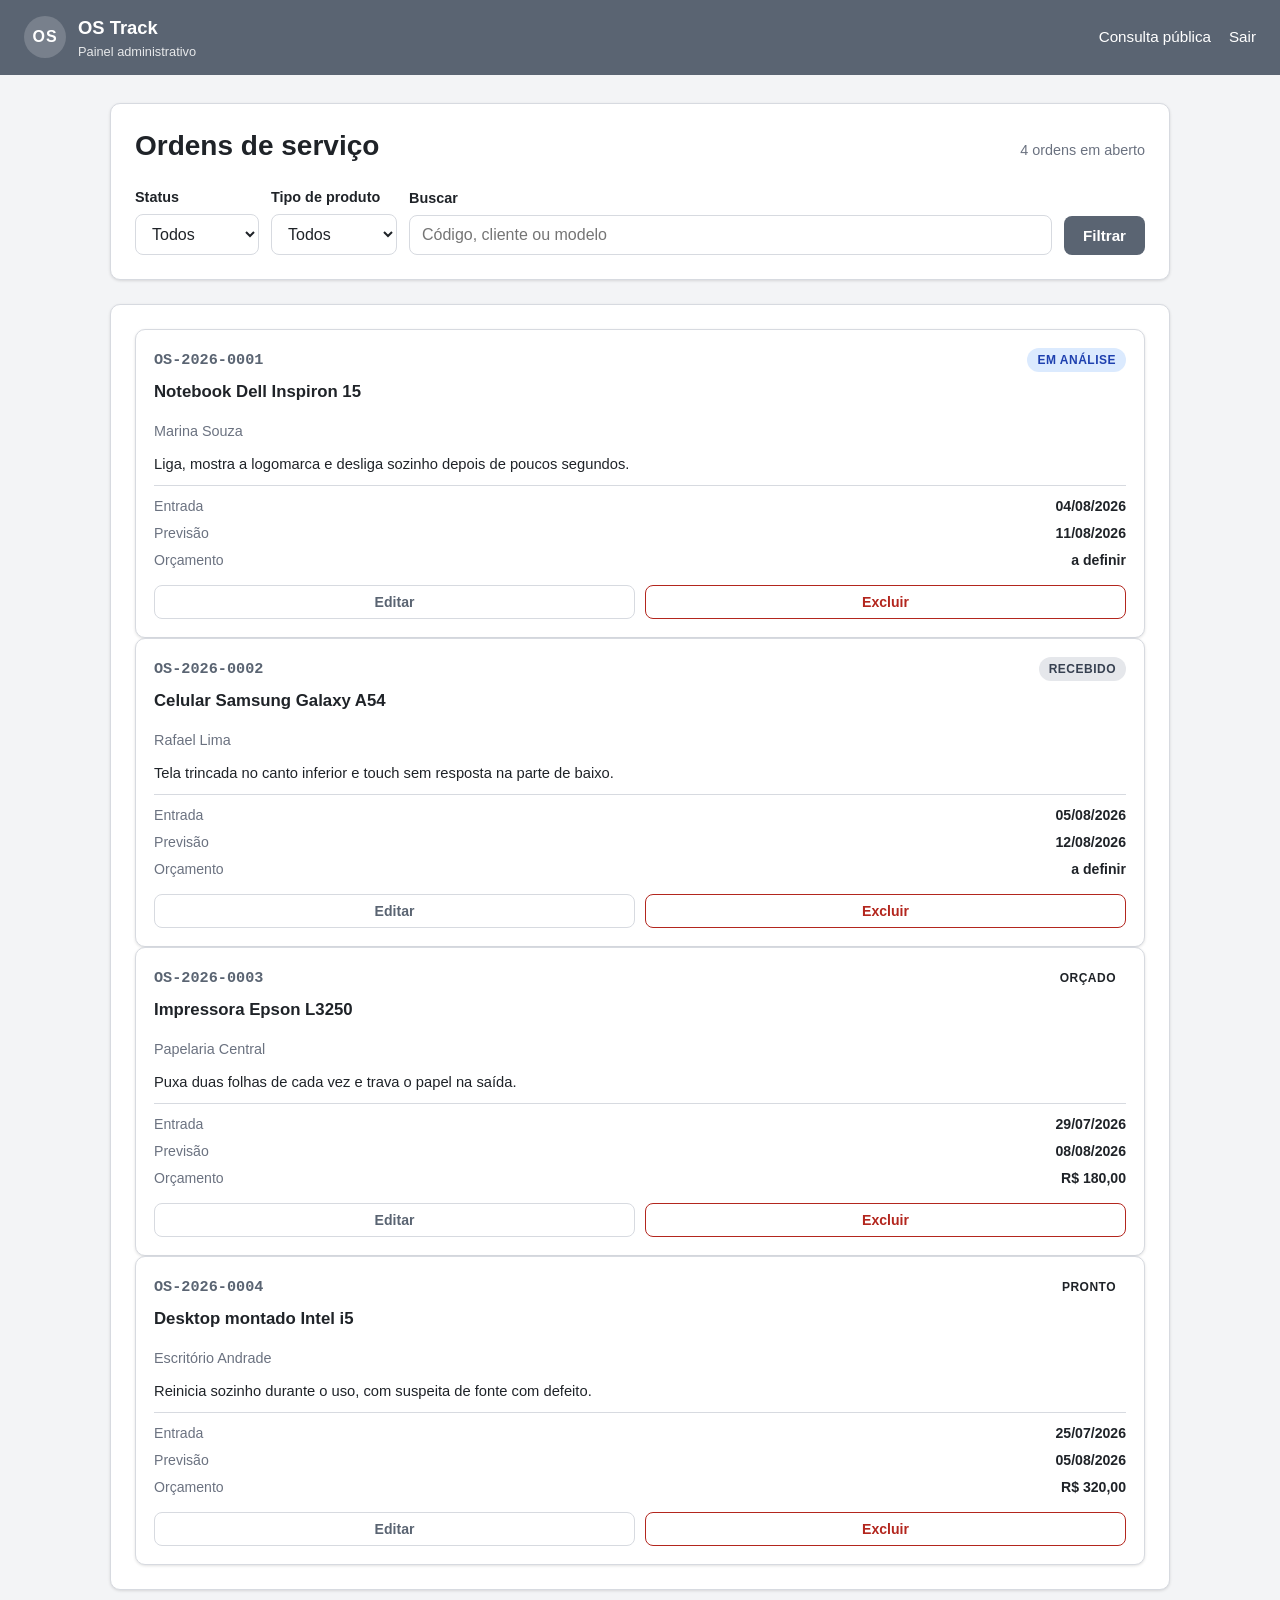
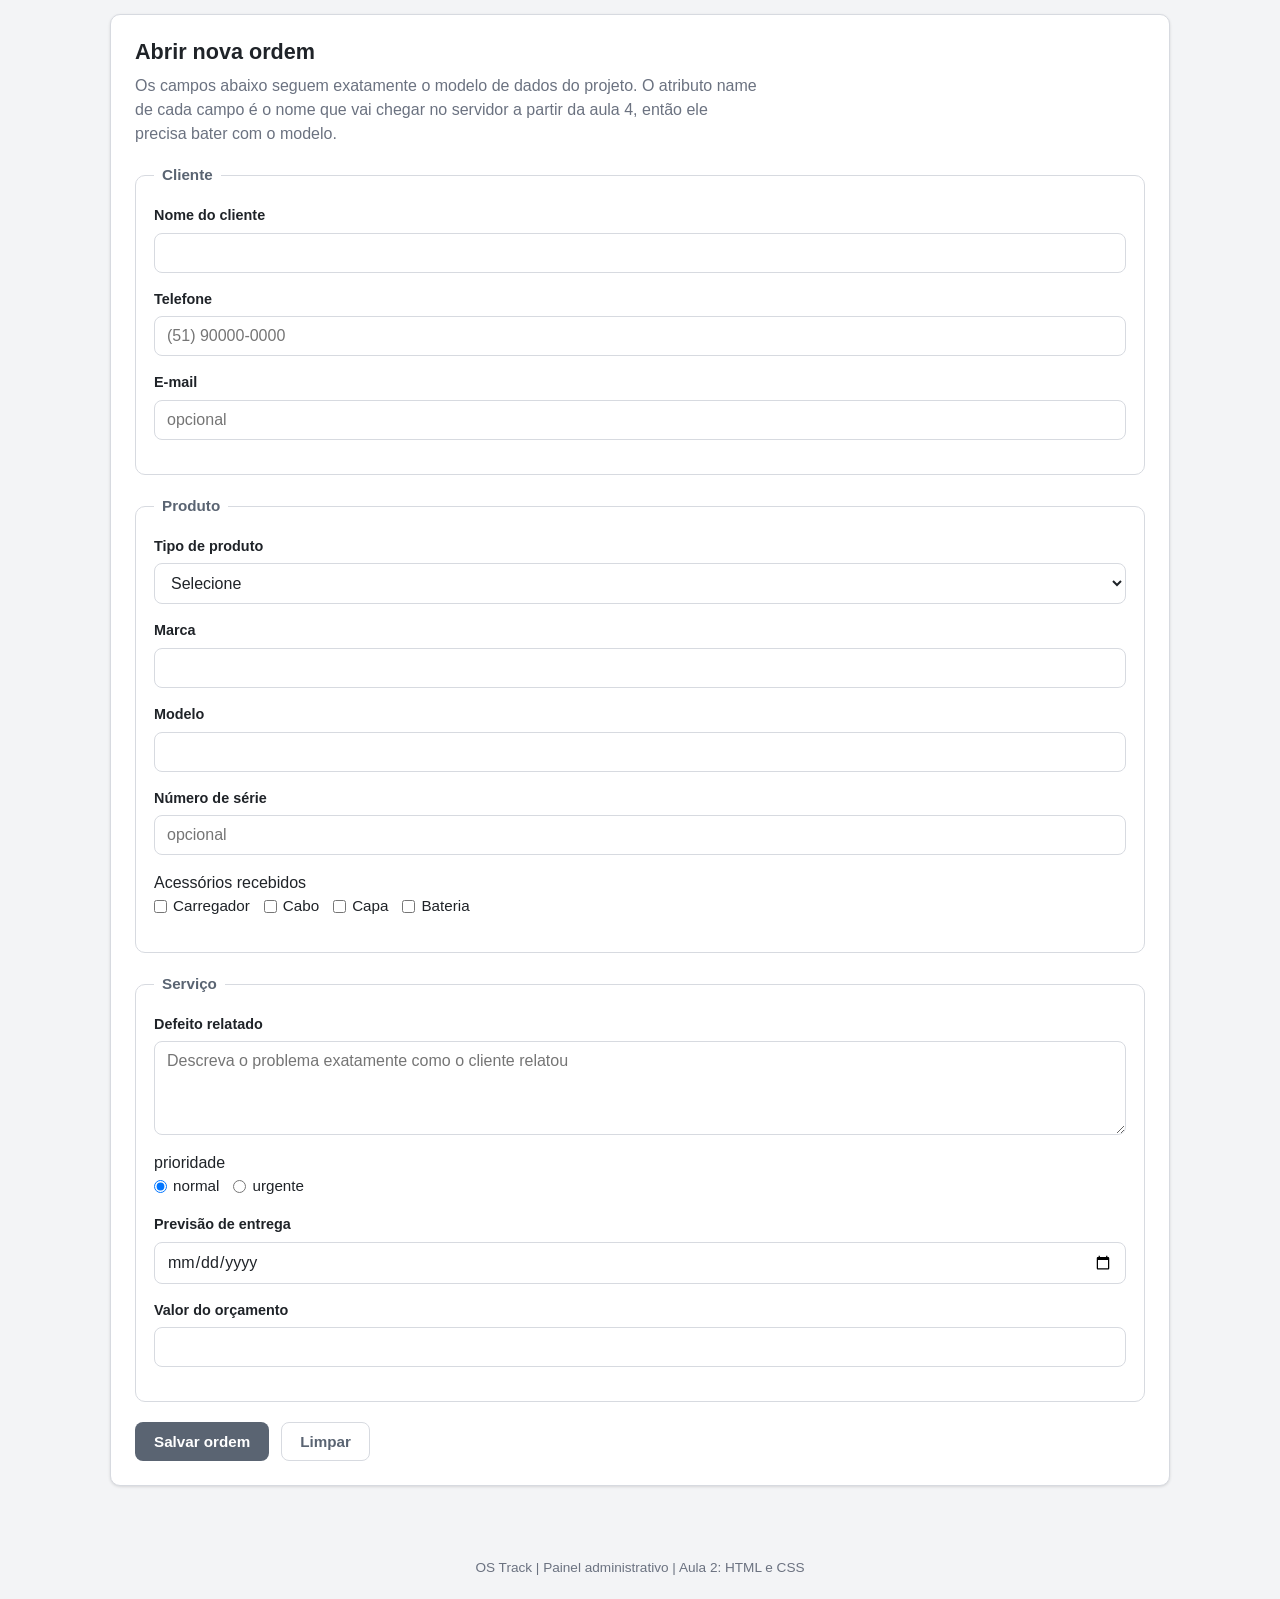
==== public/admin.html @ 9ff5924a "aula 2: telas e identidade visual" ====
<!DOCTYPE html>
<html lang="pt-BR">
<head>
  <meta charset="UTF-8">
  <meta name="viewport" content="width=device-width, initial-scale=1.0">
  <title>Painel administrativo | OS Track</title>
  <link rel="stylesheet" href="css/style.css">
</head>
<body>

  <header class="cabecalho">
    <div class="marca">
      <span class="marca-simbolo">OS</span>
      <div>
        <p class="marca-nome">OS Track</p>
        <p class="marca-slogan">Painel administrativo</p>
      </div>
    </div>
    <nav class="menu">
      <a href="index.html">Consulta pública</a>
      <a href="login.html" class="link-sair">Sair</a>
    </nav>
  </header>

  <main class="conteudo">

    <!--
      BARRA DE FILTROS
      Os filtros ainda nao filtram nada: eles existem para a interface ficar pronta.
      Passam a funcionar na aula 6, quando a listagem vier do banco de dados.
    -->
    <section class="bloco">
      <div class="titulo-secao">
        <h1>Ordens de serviço</h1>
        <span class="contador">4 ordens em aberto</span>
      </div>

      <form class="barra-filtros">
        <div class="campo">
          <label for="filtro-status">Status</label>
          <select id="filtro-status" name="status">
            <option value="">Todos</option>
            <option value="recebido">recebido</option>
            <option value="em-analise">em análise</option>
            <option value="orcado">orçado</option>
            <option value="aprovado">aprovado</option>
            <option value="recusado">recusado</option>
            <option value="pronto">pronto</option>
            <option value="entregue">entregue</option>
          </select>
        </div>

        <div class="campo">
          <label for="filtro-tipo">Tipo de produto</label>
          <select id="filtro-tipo" name="tipo">
            <option value="">Todos</option>
            <option value="notebook">notebook</option>
            <option value="desktop">desktop</option>
            <option value="celular">celular</option>
            <option value="impressora">impressora</option>
            <option value="outro">outro</option>
          </select>
        </div>

        <div class="campo campo-cresce">
          <label for="filtro-busca">Buscar</label>
          <input
            type="search"
            id="filtro-busca"
            name="busca"
            placeholder="Código, cliente ou modelo">
        </div>

        <button type="submit" class="botao botao-principal">Filtrar</button>
      </form>
    </section>

    <!--
      GRADE DE ORDENS
      Quatro cartoes com dados fixos, escritos direto no HTML.
      Na aula 3 esses cartoes passam a ser gerados por JavaScript a partir de um array.
      A classe grade-ordens e a que voce vai transformar em grid no arquivo style.css.
    -->
    <section class="bloco">
      <div class="grade-ordens">

        <article class="cartao-ordem">
          <div class="cartao-topo">
            <span class="cartao-codigo">OS-2026-0001</span>
            <span class="etiqueta etiqueta-em-analise">em análise</span>
          </div>
          <h2 class="cartao-titulo">Notebook Dell Inspiron 15</h2>
          <p class="cartao-cliente">Marina Souza</p>
          <p class="cartao-defeito">
            Liga, mostra a logomarca e desliga sozinho depois de poucos segundos.
          </p>
          <dl class="lista-dados">
            <div class="linha-dado">
              <dt>Entrada</dt>
              <dd>04/08/2026</dd>
            </div>
            <div class="linha-dado">
              <dt>Previsão</dt>
              <dd>11/08/2026</dd>
            </div>
            <div class="linha-dado">
              <dt>Orçamento</dt>
              <dd>a definir</dd>
            </div>
          </dl>
          <div class="cartao-acoes">
            <button type="button" class="botao botao-secundario">Editar</button>
            <button type="button" class="botao botao-perigo">Excluir</button>
          </div>
        </article>

        <article class="cartao-ordem">
          <div class="cartao-topo">
            <span class="cartao-codigo">OS-2026-0002</span>
            <span class="etiqueta etiqueta-recebido">recebido</span>
          </div>
          <h2 class="cartao-titulo">Celular Samsung Galaxy A54</h2>
          <p class="cartao-cliente">Rafael Lima</p>
          <p class="cartao-defeito">
            Tela trincada no canto inferior e touch sem resposta na parte de baixo.
          </p>
          <dl class="lista-dados">
            <div class="linha-dado">
              <dt>Entrada</dt>
              <dd>05/08/2026</dd>
            </div>
            <div class="linha-dado">
              <dt>Previsão</dt>
              <dd>12/08/2026</dd>
            </div>
            <div class="linha-dado">
              <dt>Orçamento</dt>
              <dd>a definir</dd>
            </div>
          </dl>
          <div class="cartao-acoes">
            <button type="button" class="botao botao-secundario">Editar</button>
            <button type="button" class="botao botao-perigo">Excluir</button>
          </div>
        </article>

        <article class="cartao-ordem">
          <div class="cartao-topo">
            <span class="cartao-codigo">OS-2026-0003</span>
            <span class="etiqueta etiqueta-orcado">orçado</span>
          </div>
          <h2 class="cartao-titulo">Impressora Epson L3250</h2>
          <p class="cartao-cliente">Papelaria Central</p>
          <p class="cartao-defeito">
            Puxa duas folhas de cada vez e trava o papel na saída.
          </p>
          <dl class="lista-dados">
            <div class="linha-dado">
              <dt>Entrada</dt>
              <dd>29/07/2026</dd>
            </div>
            <div class="linha-dado">
              <dt>Previsão</dt>
              <dd>08/08/2026</dd>
            </div>
            <div class="linha-dado">
              <dt>Orçamento</dt>
              <dd>R$ 180,00</dd>
            </div>
          </dl>
          <div class="cartao-acoes">
            <button type="button" class="botao botao-secundario">Editar</button>
            <button type="button" class="botao botao-perigo">Excluir</button>
          </div>
        </article>

        <article class="cartao-ordem">
          <div class="cartao-topo">
            <span class="cartao-codigo">OS-2026-0004</span>
            <span class="etiqueta etiqueta-pronto">pronto</span>
          </div>
          <h2 class="cartao-titulo">Desktop montado Intel i5</h2>
          <p class="cartao-cliente">Escritório Andrade</p>
          <p class="cartao-defeito">
            Reinicia sozinho durante o uso, com suspeita de fonte com defeito.
          </p>
          <dl class="lista-dados">
            <div class="linha-dado">
              <dt>Entrada</dt>
              <dd>25/07/2026</dd>
            </div>
            <div class="linha-dado">
              <dt>Previsão</dt>
              <dd>05/08/2026</dd>
            </div>
            <div class="linha-dado">
              <dt>Orçamento</dt>
              <dd>R$ 320,00</dd>
            </div>
          </dl>
          <div class="cartao-acoes">
            <button type="button" class="botao botao-secundario">Editar</button>
            <button type="button" class="botao botao-perigo">Excluir</button>
          </div>
        </article>

      </div>
    </section>

    <!--
      FORMULARIO DE ABERTURA DE ORDEM
      Este formulario esta pela metade de proposito.
      Os campos marcados com TODO sao a sua tarefa da pratica guiada.
      Use como referencia a tabela do modelo de dados do arquivo
      01-orientacoes-do-projeto.md, secao 3.
    -->
    <section class="bloco">
      <h2>Abrir nova ordem</h2>
      <p class="texto-apoio">
        Os campos abaixo seguem exatamente o modelo de dados do projeto. O atributo name
        de cada campo é o nome que vai chegar no servidor a partir da aula 4, então ele
        precisa bater com o modelo.
      </p>

      <form class="form-ordem">

        <fieldset>
          <legend>Cliente</legend>

          <div class="campo">
            <label for="cliente-nome">Nome do cliente</label>
            <input
              type="text"
              id="cliente-nome"
              name="cliente.nome"
              required>
          </div>

          <div class="campo">
            <label for="cliente-telefone">Telefone</label>
            <input
              type="tel"
              id="cliente-telefone"
              name="cliente.telefone"
              placeholder="(51) 90000-0000"
              required>
          </div>

          <div class="campo">
            <label for="cliente-email">E-mail</label>
            <input
              type="email"
              id="cliente-email"
              name="cliente.email"
              placeholder="opcional">
          </div>
        </fieldset>

        <fieldset>
          <legend>Produto</legend>

          <!--
            TODO 1: campo produto.tipo
            Crie um campo select com a label associada.
            id: produto-tipo
            name: produto.tipo
            Opcoes: notebook, desktop, celular, impressora, outro
            O campo e obrigatorio.
            Copie a estrutura de um dos selects da barra de filtros como referencia.
          -->

            <div class="campo">
              <label for="produto-tipo">Tipo de produto </label>
              <select id="produto-tipo" name="produto.tipo" required>
              <option value="">Selecione</option>
              <option value="notebook">notebook</option>
              <option value="desktop">desktop</option>
              <option value="celular">celular</option>
              <option value="impressora">impressora</option>
              <option value="outro">outro</option>
              </select>
            </div>

          <div class="campo">
            <label for="produto-marca">Marca</label>
            <input
              type="text"
              id="produto-marca"
              name="produto.marca"
              required>
          </div>

          <div class="campo">
            <label for="produto-modelo">Modelo</label>
            <input
              type="text"
              id="produto-modelo"
              name="produto.modelo"
              required>
          </div>

          <div class="campo">
            <label for="produto-serie">Número de série</label>
            <input
              type="text"
              id="produto-serie"
              name="produto.numeroSerie"
              placeholder="opcional">
          </div>

          <!--
            TODO 2: campo acessorios
            Crie um grupo de quatro checkboxes dentro de uma div com a classe
            grupo-opcoes, todos com o mesmo name: acessorios
            Valores: carregador, cabo, capa, bateria
            Cada checkbox precisa de id proprio e de uma label associada a esse id.
            Estrutura de cada item:
            <div class="opcao">
              <input type="checkbox" id="acessorio-carregador" name="acessorios" value="carregador">
              <label for="acessorio-carregador">Carregador</label>
            </div>
          -->
            <label> Acessórios recebidos</label>
            <div class="grupo-opcoes">
              <div class="opcao">
                <input type="checkbox" id="acessorio-carregador" name="acessorios" value="carregador">
                <label for="acessorio-carregador">Carregador</label>
            </div>
              <div class="opcao">
                <input type="checkbox" id="acessorio-cabo" name="acessorios" value="cabo">
                <label for="acessorio-cabo">Cabo</label>
              </div>
              <div class="opcao">
                <input type="checkbox" id="acessorio-capa" name="acessorios" value="capa">
                <label for="acessorio-capa">Capa</label>
              </div>
              <div class="opcao">
                <input type="checkbox" id="acessorio-bateria" name="acessorios" value="bateria">
                <label for="acessorio-bateria">Bateria</label>
              </div>
            </div>
        </fieldset>

        <fieldset>
          <legend>Serviço</legend>

          <div class="campo">
            <label for="defeito">Defeito relatado</label>
            <textarea
              id="defeito"
              name="defeitoRelatado"
              rows="4"
              placeholder="Descreva o problema exatamente como o cliente relatou"
              required></textarea>
          </div>

          <!--
            TODO 3: campo prioridade
            Crie um grupo de dois radios dentro de uma div com a classe grupo-opcoes,
            ambos com o mesmo name: prioridade
            Valores: normal e urgente
            O valor normal ja vem marcado por padrao, com o atributo checked.
            Lembre-se: radios do mesmo grupo compartilham o name e por isso so um
            pode ficar marcado por vez.
          -->
<label>prioridade</label>
<div class="grupo-opcoes">
  <div class="opcao">
    <input type="radio" id="prioridade-normal" name="prioridade" value="normal" checked>
    <label for="prioridade-normal">normal</label>
    </div>
    <div class="opcao">
      <input type="radio" id="prioridade-urgente" name="prioridade" value="urgente">
      <label for="prioridade-urgente">urgente</label>
    </div>
</div>

          <!--
            TODO 4: campo dataPrevisao
            Crie um input do tipo date com a label associada.
            id: data-previsao
            name: dataPrevisao
            O campo e opcional, entao nao leva required.
          -->
<div class="campo">
  <label for="data-previsao">Previsão de entrega</label>
  <input type="date" id="data-previsao" name="dataPrevisao">
</div>

          <!--
            TODO 5: campo valorOrcamento
            Crie um input do tipo number com a label associada.
            id: valor-orcamento
            name: valorOrcamento
            Aceita centavos, entao use step="0.01"
            Nao aceita valor negativo, entao use min="0"
            O campo e opcional.
          -->
            <div class="campo">
              <label for="valor-orcamento">Valor do orçamento</label>
              <input type="number" id="valor-orcamento" name="valorOrcamento" step="0.01" min="0">
            </div>

        </fieldset>

        <div class="acoes-form">
          <button type="submit" class="botao botao-principal">Salvar ordem</button>
          <button type="reset" class="botao botao-secundario">Limpar</button>
        </div>

      </form>
    </section>

  </main>

  <footer class="rodape">
    <p>OS Track | Painel administrativo | Aula 2: HTML e CSS</p>
  </footer>

</body>
</html>
---- public/css/style.css ----
/* ==========================================================================
   OS Track | Folha de estilo unica do sistema
   Aula 2: HTML e CSS

   Ordem do arquivo:
   1.  Variaveis (identidade visual)
   2.  Reset e base
   3.  Cabecalho e rodape
   4.  Blocos e titulos
   5.  Formularios
   6.  Botoes
   7.  Etiquetas de status
   8.  Cartoes
   9.  Grade de ordens
   10. Tela de login
   11. Responsividade
   ========================================================================== */


/* ==========================================================================
   1. VARIAVEIS
   Tudo que define a identidade visual do sistema mora aqui dentro.
   Trocar estes valores muda as tres telas ao mesmo tempo.

   TODO A: substitua os valores abaixo pela identidade da SUA assistencia tecnica.
   Os valores atuais sao propositalmente sem graca: um cinza neutro.
   Escolha uma cor primaria, uma cor primaria escura para o estado hover,
   e um par de fontes que combine com o negocio.
   Sugestao de ferramentas: coolors.co para a paleta, fonts.google.com para a fonte.
   ========================================================================== */
:root {
  /* Cores da marca */
  --cor-primaria: #5a6472;
  --cor-primaria-escura: #454d59;
  --cor-primaria-clara: #eceef1;

  /* Cores de superficie e texto */
  --cor-fundo: #f3f4f6;
  --cor-superficie: #ffffff;
  --cor-texto: #1f2328;
  --cor-texto-suave: #6b7280;
  --cor-borda: #d7dae0;

  /* Cor de acao destrutiva */
  --cor-perigo: #b3261e;

  /* Tipografia */
  --fonte-titulo: Arial, Helvetica, sans-serif;
  --fonte-texto: Arial, Helvetica, sans-serif;

  /* Medidas reaproveitadas */
  --raio: 10px;
  --espaco: 16px;
  --sombra: 0 1px 3px rgba(0, 0, 0, 0.12);
  --largura-maxima: 1100px;
}


/* ==========================================================================
   2. RESET E BASE
   A regra box-sizing: border-box faz padding e border entrarem na largura
   declarada do elemento. Sem ela, uma caixa de 300px com 20px de padding
   ocupa 340px na tela, e o layout quebra sem motivo aparente.
   ========================================================================== */
* {
  margin: 0;
  padding: 0;
  box-sizing: border-box;
}

body {
  font-family: var(--fonte-texto);
  font-size: 16px;
  line-height: 1.5;
  color: var(--cor-texto);
  background-color: var(--cor-fundo);
}

h1, h2, h3 {
  font-family: var(--fonte-titulo);
  line-height: 1.25;
}

h1 { font-size: 1.75rem; }
h2 { font-size: 1.35rem; }
h3 { font-size: 1.1rem; }

a {
  color: var(--cor-primaria);
  text-decoration: none;
}

a:hover {
  text-decoration: underline;
}

img {
  max-width: 100%;
  display: block;
}


/* ==========================================================================
   3. CABECALHO E RODAPE
   O cabecalho usa Flexbox: os itens ficam lado a lado, e justify-content
   com space-between empurra a marca para a esquerda e o menu para a direita.
   ========================================================================== */
.cabecalho {
  display: flex;
  align-items: center;
  justify-content: space-between;
  gap: var(--espaco);
  flex-wrap: wrap;

  padding: 14px 24px;
  background-color: var(--cor-primaria);
  color: #ffffff;
}

.marca {
  display: flex;
  align-items: center;
  gap: 12px;
}

.marca-simbolo {
  display: flex;
  align-items: center;
  justify-content: center;
  width: 42px;
  height: 42px;
  border-radius: 50%;
  background-color: rgba(255, 255, 255, 0.18);
  font-weight: bold;
  letter-spacing: 1px;
}

.marca-nome {
  font-family: var(--fonte-titulo);
  font-size: 1.15rem;
  font-weight: bold;
}

.marca-slogan {
  font-size: 0.8rem;
  opacity: 0.85;
}

.menu {
  display: flex;
  align-items: center;
  gap: 18px;
}

.menu a {
  color: #ffffff;
  font-size: 0.95rem;
}

.rodape {
  padding: 20px 24px;
  text-align: center;
  font-size: 0.85rem;
  color: var(--cor-texto-suave);
}


/* ==========================================================================
   4. BLOCOS E TITULOS
   ========================================================================== */
.conteudo {
  max-width: var(--largura-maxima);
  margin: 0 auto;
  padding: 28px 20px;
}

.bloco {
  background-color: var(--cor-superficie);
  border: 1px solid var(--cor-borda);
  border-radius: var(--raio);
  box-shadow: var(--sombra);
  padding: 24px;
  margin-bottom: 24px;
}

.bloco-destaque {
  background-color: var(--cor-primaria-clara);
}

.bloco h1,
.bloco h2 {
  margin-bottom: 8px;
}

.titulo-secao {
  display: flex;
  align-items: baseline;
  justify-content: space-between;
  gap: 12px;
  flex-wrap: wrap;
  margin-bottom: 16px;
}

.contador {
  font-size: 0.9rem;
  color: var(--cor-texto-suave);
}

.texto-apoio {
  color: var(--cor-texto-suave);
  margin-bottom: 18px;
  max-width: 70ch;
}

.observacao {
  margin-top: 14px;
  padding-top: 14px;
  border-top: 1px solid var(--cor-borda);
  font-size: 0.85rem;
  color: var(--cor-texto-suave);
}


/* ==========================================================================
   5. FORMULARIOS
   ========================================================================== */
.campo {
  display: flex;
  flex-direction: column;
  gap: 6px;
  margin-bottom: 16px;
}

.campo label {
  font-size: 0.9rem;
  font-weight: bold;
}

input,
select,
textarea {
  font-family: inherit;
  font-size: 1rem;
  color: var(--cor-texto);
  padding: 10px 12px;
  border: 1px solid var(--cor-borda);
  border-radius: 8px;
  background-color: var(--cor-superficie);
}

input:focus,
select:focus,
textarea:focus {
  outline: 2px solid var(--cor-primaria);
  outline-offset: 1px;
}

textarea {
  resize: vertical;
}

fieldset {
  border: 1px solid var(--cor-borda);
  border-radius: var(--raio);
  padding: 18px;
  margin-bottom: 20px;
}

legend {
  padding: 0 8px;
  font-weight: bold;
  font-size: 0.95rem;
  color: var(--cor-primaria);
}

/* Grupo de checkboxes e de radios.
   Aqui a direcao e horizontal, e nao vertical como no campo comum. */
.grupo-opcoes {
  display: flex;
  flex-wrap: wrap;
  gap: 14px;
  margin-bottom: 16px;
}

.opcao {
  display: flex;
  align-items: center;
  gap: 6px;
}

.opcao input {
  width: auto;
  margin: 0;
}

.opcao label {
  font-weight: normal;
  font-size: 0.95rem;
}

/* Formulario de consulta publica: campo e botao lado a lado */
.form-consulta {
  display: flex;
  align-items: flex-end;
  gap: 12px;
  flex-wrap: wrap;
}

.form-consulta .campo {
  flex: 1 1 240px;
  margin-bottom: 0;
}

/* Barra de filtros do painel */
.barra-filtros {
  display: flex;
  align-items: flex-end;
  gap: 12px;
  flex-wrap: wrap;
}

.barra-filtros .campo {
  margin-bottom: 0;
}

.campo-cresce {
  flex: 1 1 220px;
}

.acoes-form {
  display: flex;
  gap: 12px;
}


/* ==========================================================================
   6. BOTOES
   ========================================================================== */
.botao {
  font-family: inherit;
  font-size: 0.95rem;
  font-weight: bold;
  padding: 10px 18px;
  border: 1px solid transparent;
  border-radius: 8px;
  cursor: pointer;
}

.botao-principal {
  background-color: var(--cor-primaria);
  color: #ffffff;
}

.botao-principal:hover {
  background-color: var(--cor-primaria-escura);
}

.botao-secundario {
  background-color: transparent;
  color: var(--cor-primaria);
  border-color: var(--cor-borda);
}

.botao-secundario:hover {
  background-color: var(--cor-primaria-clara);
}

.botao-perigo {
  background-color: transparent;
  color: var(--cor-perigo);
  border-color: var(--cor-perigo);
}

.botao-perigo:hover {
  background-color: var(--cor-perigo);
  color: #ffffff;
}

.botao-largo {
  width: 100%;
}


/* ==========================================================================
   7. ETIQUETAS DE STATUS
   A etiqueta e o unico ponto do sistema em que a cor carrega informacao.
   Duas ja estao prontas como exemplo.

   TODO B: escreva as cinco regras que faltam, seguindo o mesmo padrao das
   duas primeiras. Uma sugestao de logica de cores, que voce pode trocar:
   orcado e aprovado em tons de andamento, recusado em vermelho,
   pronto e entregue em verde.
   Classes que faltam:
   .etiqueta-orcado
   .etiqueta-aprovado
   .etiqueta-recusado
   .etiqueta-pronto
   .etiqueta-entregue
   ========================================================================== */
.etiqueta {
  display: inline-block;
  padding: 3px 10px;
  border-radius: 999px;
  font-size: 0.75rem;
  font-weight: bold;
  text-transform: uppercase;
  letter-spacing: 0.5px;
  white-space: nowrap;
}

.etiqueta-recebido {
  background-color: #e5e7eb;
  color: #374151;
}

.etiqueta-em-analise {
  background-color: #dbeafe;
  color: #1e40af;
}


/* ==========================================================================
   8. CARTOES
   ========================================================================== */
.cartao-ordem,
.cartao-resultado {
  display: flex;
  flex-direction: column;
  gap: 10px;

  background-color: var(--cor-superficie);
  border: 1px solid var(--cor-borda);
  border-radius: var(--raio);
  box-shadow: var(--sombra);
  padding: 18px;
}

.cartao-topo {
  display: flex;
  align-items: center;
  justify-content: space-between;
  gap: 10px;
}

.cartao-codigo {
  font-family: "Courier New", monospace;
  font-weight: bold;
  font-size: 0.95rem;
  color: var(--cor-primaria);
}

.cartao-titulo {
  font-size: 1.05rem;
}

.cartao-cliente {
  font-size: 0.9rem;
  color: var(--cor-texto-suave);
}

.cartao-defeito {
  font-size: 0.92rem;
}

.lista-dados {
  display: flex;
  flex-direction: column;
  gap: 6px;
  padding-top: 10px;
  border-top: 1px solid var(--cor-borda);
}

.linha-dado {
  display: flex;
  justify-content: space-between;
  gap: 12px;
  font-size: 0.88rem;
}

.linha-dado dt {
  color: var(--cor-texto-suave);
}

.linha-dado dd {
  text-align: right;
  font-weight: bold;
}

.cartao-acoes {
  display: flex;
  gap: 10px;
  margin-top: 4px;
}

.cartao-acoes .botao {
  flex: 1;
  padding: 8px 12px;
  font-size: 0.88rem;
}


/* ==========================================================================
   9. GRADE DE ORDENS

   TODO C: transforme a div com a classe grade-ordens em uma grade.
   Sem esta regra os cartoes ficam empilhados, um embaixo do outro.
   O que a regra precisa ter:
   display: grid;
   gap: 18px;
   grid-template-columns: repeat(auto-fill, minmax(280px, 1fr));

   A funcao minmax diz que cada coluna tem no minimo 280px e no maximo
   uma fracao igual do espaco livre. O valor auto-fill diz ao navegador
   para criar quantas colunas couberem. Junto, isso da uma grade que se
   reorganiza sozinha, sem media query nenhuma.
   ========================================================================== */
.grade-ordens {
  /* escreva a regra aqui */
}


/* ==========================================================================
   10. TELA DE LOGIN
   ========================================================================== */
.pagina-login {
  display: flex;
  align-items: center;
  justify-content: center;
  min-height: 100vh;
  padding: 20px;
  background-color: var(--cor-primaria);
}

.caixa-login {
  width: 100%;
  max-width: 400px;
  background-color: var(--cor-superficie);
  border-radius: var(--raio);
  box-shadow: 0 8px 24px rgba(0, 0, 0, 0.18);
  padding: 32px;
}

.marca-centralizada {
  justify-content: center;
  margin-bottom: 20px;
  color: var(--cor-primaria);
}

.marca-centralizada .marca-simbolo {
  background-color: var(--cor-primaria);
  color: #ffffff;
}

.caixa-login h1 {
  font-size: 1.35rem;
  margin-bottom: 6px;
}

.aviso-login,
.voltar {
  margin-top: 16px;
  font-size: 0.85rem;
  color: var(--cor-texto-suave);
  text-align: center;
}


/* ==========================================================================
   11. RESPONSIVIDADE

   TODO D: escreva a media query para telas de ate 640px.
   O que ela precisa ajustar, no minimo:
   a) o cabecalho passa a empilhar a marca e o menu
      .cabecalho { flex-direction: column; align-items: flex-start; }
   b) o formulario de consulta passa a ocupar a largura toda
      .form-consulta .botao { width: 100%; }
   c) o padding do bloco diminui para 16px

   Estrutura da media query:
   @media (max-width: 640px) {
     seletor { propriedade: valor; }
   }

   Teste com a ferramenta de dispositivo do navegador: tecla F12,
   depois o icone de celular e tablet no canto superior da janela.
   ========================================================================== */
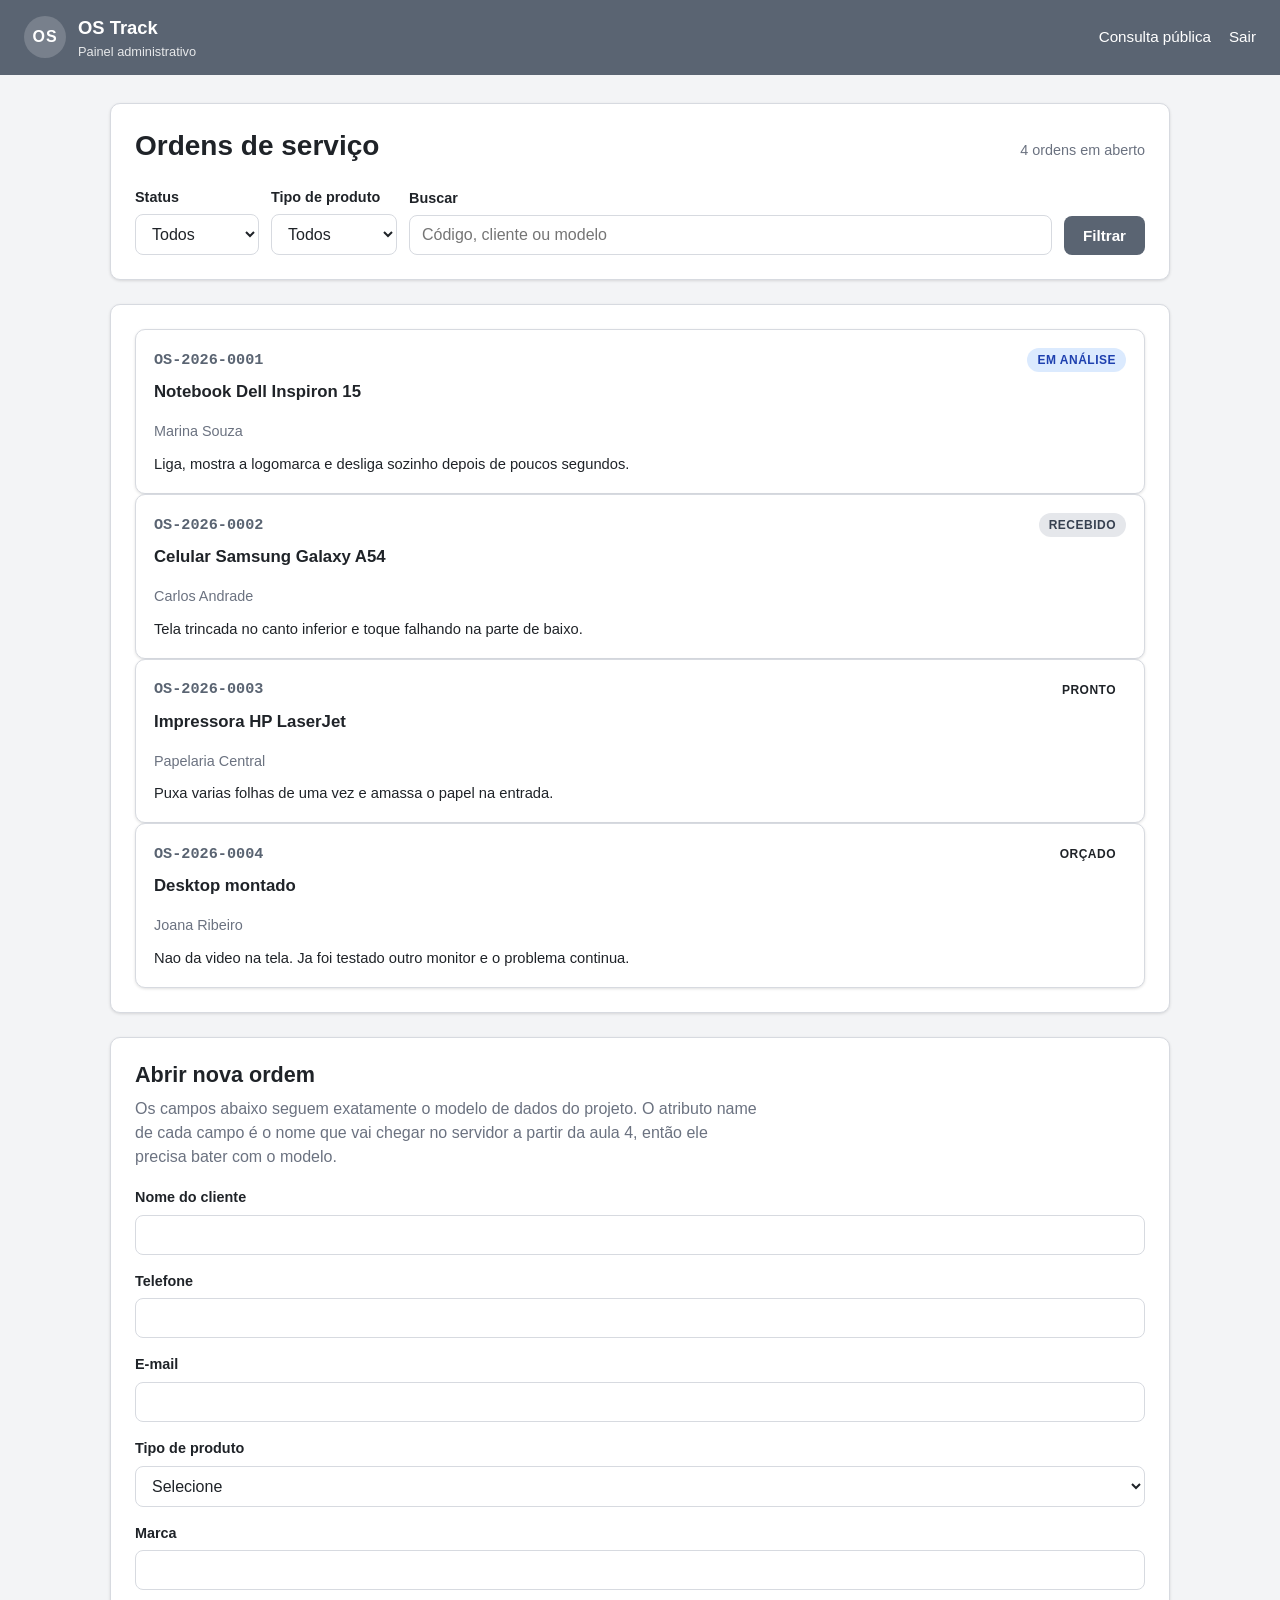
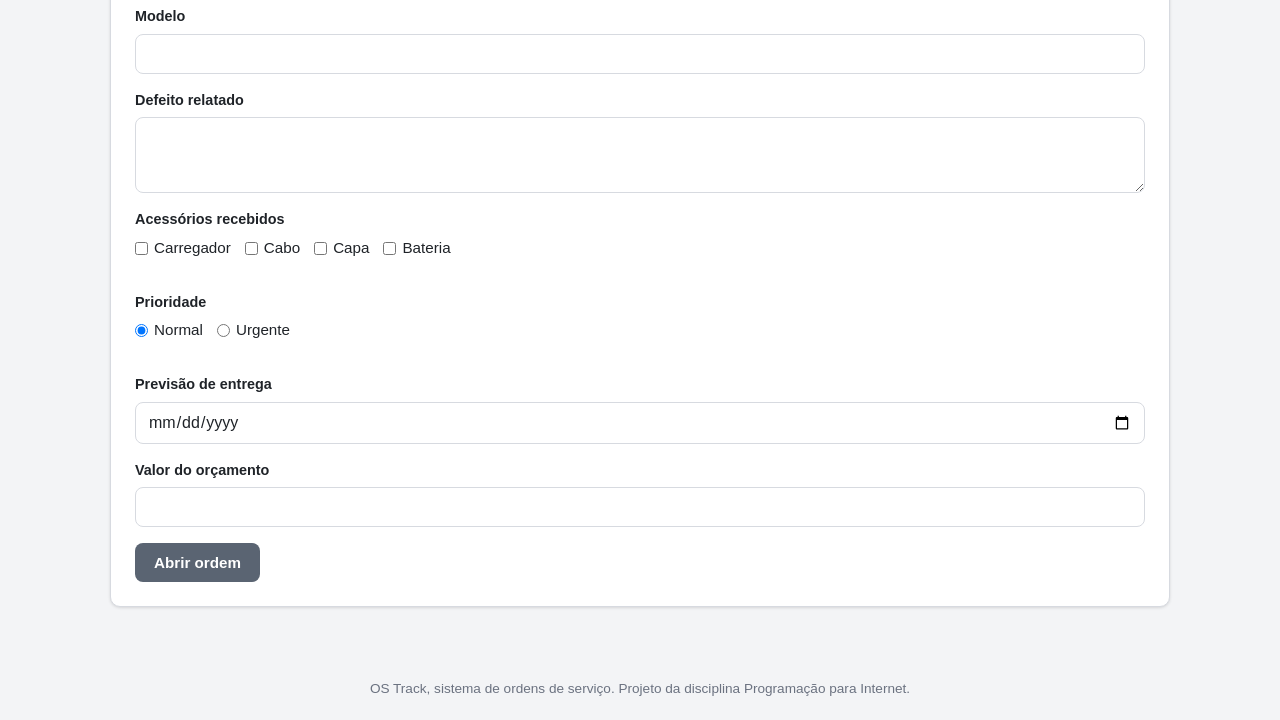
==== commit 0f84eae9: "aula 3: painel renderizado por javascript" ====
--- a/public/admin.html
+++ b/public/admin.html
@@ -5,6 +5,25 @@
   <meta name="viewport" content="width=device-width, initial-scale=1.0">
   <title>Painel administrativo | OS Track</title>
   <link rel="stylesheet" href="css/style.css">
+
+  <!--
+    ESTILO DA AULA 3
+    Esta regra estiliza a mensagem que aparece quando o filtro nao encontra
+    nenhuma ordem. Ela fica aqui dentro do admin.html de proposito, para voce
+    nao precisar mexer no seu style.css e manter a sua identidade da aula 2.
+  -->
+  <style>
+    .aviso-vazio {
+      grid-column: 1 / -1;
+      padding: 32px;
+      text-align: center;
+      color: #6b7280;
+      background-color: #f9fafb;
+      border: 1px dashed #d1d5db;
+      border-radius: 12px;
+      font-size: 15px;
+    }
+  </style>
 </head>
 <body>
 
@@ -26,8 +45,10 @@
 
     <!--
       BARRA DE FILTROS
-      Os filtros ainda nao filtram nada: eles existem para a interface ficar pronta.
-      Passam a funcionar na aula 6, quando a listagem vier do banco de dados.
+      Na aula 2 estes filtros eram apenas visuais, nao filtravam nada.
+      Na aula 3 o filtro de status passa a funcionar de verdade, pelo admin.js.
+      O filtro de tipo e a busca continuam so na interface por enquanto:
+      eles ganham vida na aula 6, quando a listagem vier do banco de dados.
     -->
     <section class="bloco">
       <div class="titulo-secao">
@@ -77,142 +98,22 @@
 
     <!--
       GRADE DE ORDENS
-      Quatro cartoes com dados fixos, escritos direto no HTML.
-      Na aula 3 esses cartoes passam a ser gerados por JavaScript a partir de um array.
-      A classe grade-ordens e a que voce vai transformar em grid no arquivo style.css.
+
+      Na aula 2 esta grade vinha cheia, com quatro cartoes escritos a mao aqui
+      dentro. Na aula 3 ela comeca VAZIA: quem desenha os cartoes agora e o
+      JavaScript, no arquivo js/admin.js, a partir de um array. Ao abrir a
+      pagina, o admin.js preenche esta div sozinho.
     -->
     <section class="bloco">
       <div class="grade-ordens">
-
-        <article class="cartao-ordem">
-          <div class="cartao-topo">
-            <span class="cartao-codigo">OS-2026-0001</span>
-            <span class="etiqueta etiqueta-em-analise">em análise</span>
-          </div>
-          <h2 class="cartao-titulo">Notebook Dell Inspiron 15</h2>
-          <p class="cartao-cliente">Marina Souza</p>
-          <p class="cartao-defeito">
-            Liga, mostra a logomarca e desliga sozinho depois de poucos segundos.
-          </p>
-          <dl class="lista-dados">
-            <div class="linha-dado">
-              <dt>Entrada</dt>
-              <dd>04/08/2026</dd>
-            </div>
-            <div class="linha-dado">
-              <dt>Previsão</dt>
-              <dd>11/08/2026</dd>
-            </div>
-            <div class="linha-dado">
-              <dt>Orçamento</dt>
-              <dd>a definir</dd>
-            </div>
-          </dl>
-          <div class="cartao-acoes">
-            <button type="button" class="botao botao-secundario">Editar</button>
-            <button type="button" class="botao botao-perigo">Excluir</button>
-          </div>
-        </article>
-
-        <article class="cartao-ordem">
-          <div class="cartao-topo">
-            <span class="cartao-codigo">OS-2026-0002</span>
-            <span class="etiqueta etiqueta-recebido">recebido</span>
-          </div>
-          <h2 class="cartao-titulo">Celular Samsung Galaxy A54</h2>
-          <p class="cartao-cliente">Rafael Lima</p>
-          <p class="cartao-defeito">
-            Tela trincada no canto inferior e touch sem resposta na parte de baixo.
-          </p>
-          <dl class="lista-dados">
-            <div class="linha-dado">
-              <dt>Entrada</dt>
-              <dd>05/08/2026</dd>
-            </div>
-            <div class="linha-dado">
-              <dt>Previsão</dt>
-              <dd>12/08/2026</dd>
-            </div>
-            <div class="linha-dado">
-              <dt>Orçamento</dt>
-              <dd>a definir</dd>
-            </div>
-          </dl>
-          <div class="cartao-acoes">
-            <button type="button" class="botao botao-secundario">Editar</button>
-            <button type="button" class="botao botao-perigo">Excluir</button>
-          </div>
-        </article>
-
-        <article class="cartao-ordem">
-          <div class="cartao-topo">
-            <span class="cartao-codigo">OS-2026-0003</span>
-            <span class="etiqueta etiqueta-orcado">orçado</span>
-          </div>
-          <h2 class="cartao-titulo">Impressora Epson L3250</h2>
-          <p class="cartao-cliente">Papelaria Central</p>
-          <p class="cartao-defeito">
-            Puxa duas folhas de cada vez e trava o papel na saída.
-          </p>
-          <dl class="lista-dados">
-            <div class="linha-dado">
-              <dt>Entrada</dt>
-              <dd>29/07/2026</dd>
-            </div>
-            <div class="linha-dado">
-              <dt>Previsão</dt>
-              <dd>08/08/2026</dd>
-            </div>
-            <div class="linha-dado">
-              <dt>Orçamento</dt>
-              <dd>R$ 180,00</dd>
-            </div>
-          </dl>
-          <div class="cartao-acoes">
-            <button type="button" class="botao botao-secundario">Editar</button>
-            <button type="button" class="botao botao-perigo">Excluir</button>
-          </div>
-        </article>
-
-        <article class="cartao-ordem">
-          <div class="cartao-topo">
-            <span class="cartao-codigo">OS-2026-0004</span>
-            <span class="etiqueta etiqueta-pronto">pronto</span>
-          </div>
-          <h2 class="cartao-titulo">Desktop montado Intel i5</h2>
-          <p class="cartao-cliente">Escritório Andrade</p>
-          <p class="cartao-defeito">
-            Reinicia sozinho durante o uso, com suspeita de fonte com defeito.
-          </p>
-          <dl class="lista-dados">
-            <div class="linha-dado">
-              <dt>Entrada</dt>
-              <dd>25/07/2026</dd>
-            </div>
-            <div class="linha-dado">
-              <dt>Previsão</dt>
-              <dd>05/08/2026</dd>
-            </div>
-            <div class="linha-dado">
-              <dt>Orçamento</dt>
-              <dd>R$ 320,00</dd>
-            </div>
-          </dl>
-          <div class="cartao-acoes">
-            <button type="button" class="botao botao-secundario">Editar</button>
-            <button type="button" class="botao botao-perigo">Excluir</button>
-          </div>
-        </article>
-
+        <!-- vazio de proposito: o admin.js preenche esta div -->
       </div>
     </section>
 
     <!--
       FORMULARIO DE ABERTURA DE ORDEM
-      Este formulario esta pela metade de proposito.
-      Os campos marcados com TODO sao a sua tarefa da pratica guiada.
-      Use como referencia a tabela do modelo de dados do arquivo
-      01-orientacoes-do-projeto.md, secao 3.
+      Este formulario ja foi completado na aula 2. Nada muda nele hoje.
+      Ele passa a enviar dados de verdade a partir da aula 4.
     -->
     <section class="bloco">
       <h2>Abrir nova ordem</h2>
@@ -224,188 +125,96 @@
 
       <form class="form-ordem">
 
-        <fieldset>
-          <legend>Cliente</legend>
-
-          <div class="campo">
-            <label for="cliente-nome">Nome do cliente</label>
-            <input
-              type="text"
-              id="cliente-nome"
-              name="cliente.nome"
-              required>
-          </div>
-
-          <div class="campo">
-            <label for="cliente-telefone">Telefone</label>
-            <input
-              type="tel"
-              id="cliente-telefone"
-              name="cliente.telefone"
-              placeholder="(51) 90000-0000"
-              required>
-          </div>
-
-          <div class="campo">
-            <label for="cliente-email">E-mail</label>
-            <input
-              type="email"
-              id="cliente-email"
-              name="cliente.email"
-              placeholder="opcional">
-          </div>
-        </fieldset>
-
-        <fieldset>
-          <legend>Produto</legend>
-
-          <!--
-            TODO 1: campo produto.tipo
-            Crie um campo select com a label associada.
-            id: produto-tipo
-            name: produto.tipo
-            Opcoes: notebook, desktop, celular, impressora, outro
-            O campo e obrigatorio.
-            Copie a estrutura de um dos selects da barra de filtros como referencia.
-          -->
-
-            <div class="campo">
-              <label for="produto-tipo">Tipo de produto </label>
-              <select id="produto-tipo" name="produto.tipo" required>
-              <option value="">Selecione</option>
-              <option value="notebook">notebook</option>
-              <option value="desktop">desktop</option>
-              <option value="celular">celular</option>
-              <option value="impressora">impressora</option>
-              <option value="outro">outro</option>
-              </select>
-            </div>
-
-          <div class="campo">
-            <label for="produto-marca">Marca</label>
-            <input
-              type="text"
-              id="produto-marca"
-              name="produto.marca"
-              required>
-          </div>
-
-          <div class="campo">
-            <label for="produto-modelo">Modelo</label>
-            <input
-              type="text"
-              id="produto-modelo"
-              name="produto.modelo"
-              required>
-          </div>
-
-          <div class="campo">
-            <label for="produto-serie">Número de série</label>
-            <input
-              type="text"
-              id="produto-serie"
-              name="produto.numeroSerie"
-              placeholder="opcional">
-          </div>
-
-          <!--
-            TODO 2: campo acessorios
-            Crie um grupo de quatro checkboxes dentro de uma div com a classe
-            grupo-opcoes, todos com o mesmo name: acessorios
-            Valores: carregador, cabo, capa, bateria
-            Cada checkbox precisa de id proprio e de uma label associada a esse id.
-            Estrutura de cada item:
+        <div class="campo">
+          <label for="cliente-nome">Nome do cliente</label>
+          <input type="text" id="cliente-nome" name="cliente.nome" required>
+        </div>
+
+        <div class="campo">
+          <label for="cliente-telefone">Telefone</label>
+          <input type="tel" id="cliente-telefone" name="cliente.telefone" required>
+        </div>
+
+        <div class="campo">
+          <label for="cliente-email">E-mail</label>
+          <input type="email" id="cliente-email" name="cliente.email">
+        </div>
+
+        <div class="campo">
+          <label for="produto-tipo">Tipo de produto</label>
+          <select id="produto-tipo" name="produto.tipo" required>
+            <option value="">Selecione</option>
+            <option value="notebook">notebook</option>
+            <option value="desktop">desktop</option>
+            <option value="celular">celular</option>
+            <option value="impressora">impressora</option>
+            <option value="outro">outro</option>
+          </select>
+        </div>
+
+        <div class="campo">
+          <label for="produto-marca">Marca</label>
+          <input type="text" id="produto-marca" name="produto.marca" required>
+        </div>
+
+        <div class="campo">
+          <label for="produto-modelo">Modelo</label>
+          <input type="text" id="produto-modelo" name="produto.modelo" required>
+        </div>
+
+        <div class="campo campo-largo">
+          <label for="defeito-relatado">Defeito relatado</label>
+          <textarea id="defeito-relatado" name="defeitoRelatado" rows="3" required></textarea>
+        </div>
+
+        <div class="campo campo-largo">
+          <label>Acessórios recebidos</label>
+          <div class="grupo-opcoes">
             <div class="opcao">
               <input type="checkbox" id="acessorio-carregador" name="acessorios" value="carregador">
               <label for="acessorio-carregador">Carregador</label>
             </div>
-          -->
-            <label> Acessórios recebidos</label>
-            <div class="grupo-opcoes">
-              <div class="opcao">
-                <input type="checkbox" id="acessorio-carregador" name="acessorios" value="carregador">
-                <label for="acessorio-carregador">Carregador</label>
-            </div>
-              <div class="opcao">
-                <input type="checkbox" id="acessorio-cabo" name="acessorios" value="cabo">
-                <label for="acessorio-cabo">Cabo</label>
-              </div>
-              <div class="opcao">
-                <input type="checkbox" id="acessorio-capa" name="acessorios" value="capa">
-                <label for="acessorio-capa">Capa</label>
-              </div>
-              <div class="opcao">
-                <input type="checkbox" id="acessorio-bateria" name="acessorios" value="bateria">
-                <label for="acessorio-bateria">Bateria</label>
-              </div>
-            </div>
-        </fieldset>
-
-        <fieldset>
-          <legend>Serviço</legend>
-
-          <div class="campo">
-            <label for="defeito">Defeito relatado</label>
-            <textarea
-              id="defeito"
-              name="defeitoRelatado"
-              rows="4"
-              placeholder="Descreva o problema exatamente como o cliente relatou"
-              required></textarea>
+            <div class="opcao">
+              <input type="checkbox" id="acessorio-cabo" name="acessorios" value="cabo">
+              <label for="acessorio-cabo">Cabo</label>
+            </div>
+            <div class="opcao">
+              <input type="checkbox" id="acessorio-capa" name="acessorios" value="capa">
+              <label for="acessorio-capa">Capa</label>
+            </div>
+            <div class="opcao">
+              <input type="checkbox" id="acessorio-bateria" name="acessorios" value="bateria">
+              <label for="acessorio-bateria">Bateria</label>
+            </div>
           </div>
-
-          <!--
-            TODO 3: campo prioridade
-            Crie um grupo de dois radios dentro de uma div com a classe grupo-opcoes,
-            ambos com o mesmo name: prioridade
-            Valores: normal e urgente
-            O valor normal ja vem marcado por padrao, com o atributo checked.
-            Lembre-se: radios do mesmo grupo compartilham o name e por isso so um
-            pode ficar marcado por vez.
-          -->
-<label>prioridade</label>
-<div class="grupo-opcoes">
-  <div class="opcao">
-    <input type="radio" id="prioridade-normal" name="prioridade" value="normal" checked>
-    <label for="prioridade-normal">normal</label>
-    </div>
-    <div class="opcao">
-      <input type="radio" id="prioridade-urgente" name="prioridade" value="urgente">
-      <label for="prioridade-urgente">urgente</label>
-    </div>
-</div>
-
-          <!--
-            TODO 4: campo dataPrevisao
-            Crie um input do tipo date com a label associada.
-            id: data-previsao
-            name: dataPrevisao
-            O campo e opcional, entao nao leva required.
-          -->
-<div class="campo">
-  <label for="data-previsao">Previsão de entrega</label>
-  <input type="date" id="data-previsao" name="dataPrevisao">
-</div>
-
-          <!--
-            TODO 5: campo valorOrcamento
-            Crie um input do tipo number com a label associada.
-            id: valor-orcamento
-            name: valorOrcamento
-            Aceita centavos, entao use step="0.01"
-            Nao aceita valor negativo, entao use min="0"
-            O campo e opcional.
-          -->
-            <div class="campo">
-              <label for="valor-orcamento">Valor do orçamento</label>
-              <input type="number" id="valor-orcamento" name="valorOrcamento" step="0.01" min="0">
-            </div>
-
-        </fieldset>
-
-        <div class="acoes-form">
-          <button type="submit" class="botao botao-principal">Salvar ordem</button>
-          <button type="reset" class="botao botao-secundario">Limpar</button>
+        </div>
+
+        <div class="campo campo-largo">
+          <label>Prioridade</label>
+          <div class="grupo-opcoes">
+            <div class="opcao">
+              <input type="radio" id="prioridade-normal" name="prioridade" value="normal" checked>
+              <label for="prioridade-normal">Normal</label>
+            </div>
+            <div class="opcao">
+              <input type="radio" id="prioridade-urgente" name="prioridade" value="urgente">
+              <label for="prioridade-urgente">Urgente</label>
+            </div>
+          </div>
+        </div>
+
+        <div class="campo">
+          <label for="data-previsao">Previsão de entrega</label>
+          <input type="date" id="data-previsao" name="dataPrevisao">
+        </div>
+
+        <div class="campo">
+          <label for="valor-orcamento">Valor do orçamento</label>
+          <input type="number" id="valor-orcamento" name="valorOrcamento" step="0.01" min="0">
+        </div>
+
+        <div class="form-acoes">
+          <button type="submit" class="botao botao-principal">Abrir ordem</button>
         </div>
 
       </form>
@@ -414,8 +223,16 @@
   </main>
 
   <footer class="rodape">
-    <p>OS Track | Painel administrativo | Aula 2: HTML e CSS</p>
+    <p>OS Track, sistema de ordens de serviço. Projeto da disciplina Programação para Internet.</p>
   </footer>
+
+  <!--
+    LIGACAO DO JAVASCRIPT
+    Esta linha liga o arquivo js/admin.js a esta pagina. Ela fica no fim, pouco
+    antes do fecha body, para que o navegador leia todo o HTML acima antes de
+    rodar o script. Assim o admin.js encontra a grade e o formulario prontos.
+  -->
+  <script src="js/admin.js"></script>
 
 </body>
 </html>
